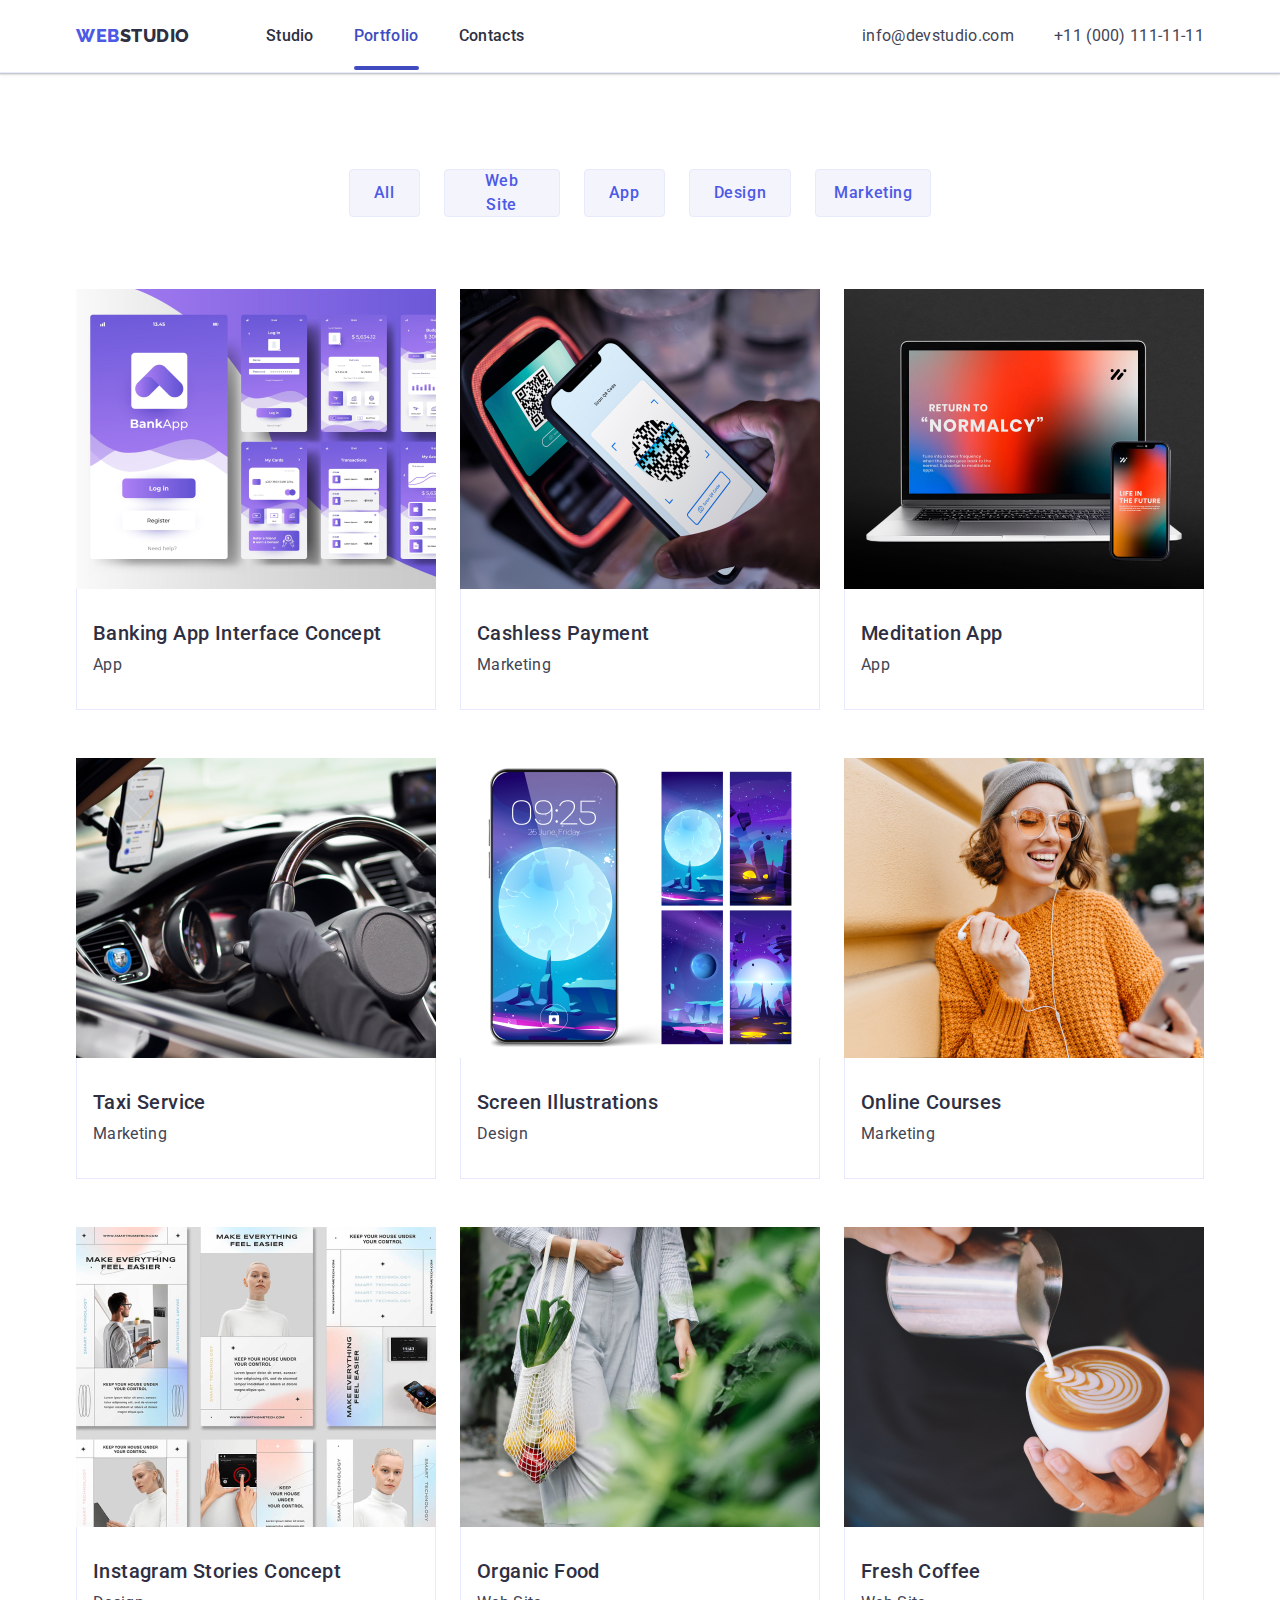
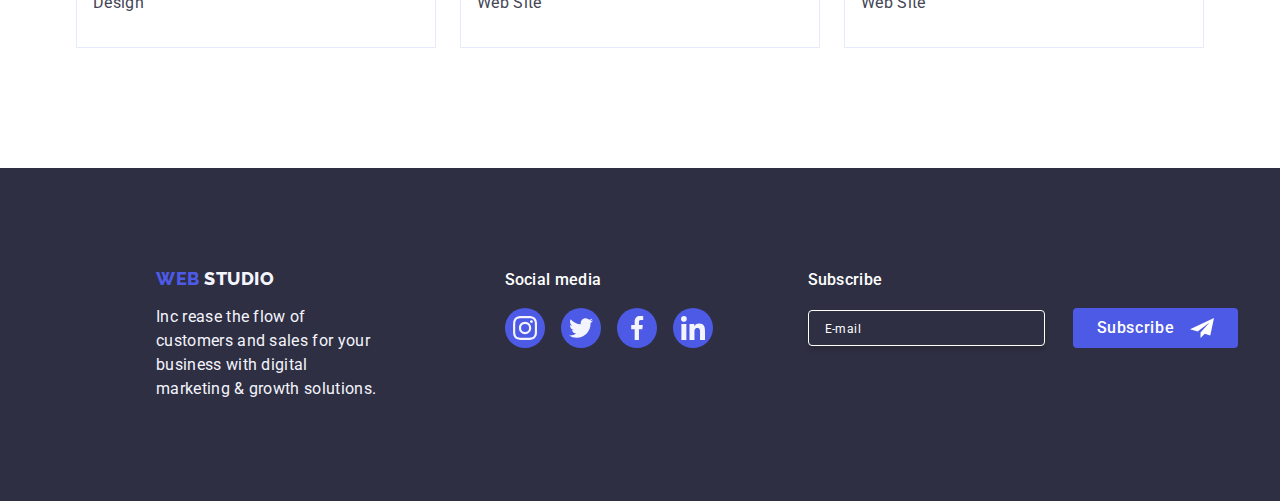
==== portfolio.html @ aea67502 "hw5" ====
<!DOCTYPE html>
<html lang="en">
<head>
    <meta charset="UTF-8">
    <meta http-equiv="X-UA-Compatible" content="IE=edge">
    <meta name="viewport" content="width=device-width, initial-scale=1.0">
    <title>Portfolio</title>
    <link rel="preconnect" href="https://fonts.googleapis.com">
<link rel="preconnect" href="https://fonts.gstatic.com" crossorigin>
<link href="https://fonts.googleapis.com/css2?family=Montserrat:ital,wght@0,600;1,400&family=Poppins:ital,wght@0,800;1,800&display=swap" rel="stylesheet">
<link rel="preconnect" href="https://fonts.googleapis.com">
<link rel="preconnect" href="https://fonts.gstatic.com" crossorigin>
<link href="https://fonts.googleapis.com/css2?family=Montserrat:ital,wght@0,600;1,400&family=Poppins:ital,wght@0,800;1,800&family=Roboto:wght@400;500;700&display=swap" rel="stylesheet">
<link rel="preconnect" href="https://fonts.gstatic.com" crossorigin>
<link href="https://fonts.googleapis.com/css2?family=Raleway:wght@800&display=swap" rel="stylesheet">
<!--normolize-->
<link rel="stylesheet" href="https://cdn.jsdelivr.net/npm/modern-normalize@2.0.0/modern-normalize.min.css">
    <link rel="stylesheet" href="css/styles.css">
</head>
<body class="page">
    <header class="header">
        <div class="header-container container ">
            <nav class="nav">
                <a class="logo logo-link link"
                    href="./index.html">Web <span class="logo-link span">Studio</span> </a>
                    <ul class="nav-list list ">
                        <li class="nav-item"> <a class="nav-link  link"
                            href="./index.html">Studio</a></li>
                        <li class="nav-item"> <a class="nav-link active link"
                            href="./portfolio.html">Portfolio</a></li>
                        <li class="nav-item"> <a class="nav-link  link"
                            href="">Contacts</a></li>
                    </ul>
            </nav>
                <address class="address">
                    <ul  class="address-list list nav-list">
                        <li class="address-item"><a href="mailto:info@devstudio.com" class="phone link">info@devstudio.com</a></li>
                        <li class="address-item"><a href="tel:+110001111111" class="phone link">+11 (000) 111-11-11</a></li>
                    </ul>
                </address>
            </div>
    </header>
    <main class="main">
        <section class="section-filters">
            <div class="container">
                <h1 class="visually-hidden">images</h1>
                <ul class="filters-list list list-filters">
                    <li class="filters-item"><button type="button" class="filters-btn">All</button></li>
                    <li class="filters-item"><button type="button" class="filters-btn">Web Site</button></li>
                    <li class="filters-item"><button type="button" class="filters-btn">App</button></li>
                    <li class="filters-item"><button type="button" class="filters-btn">Design</button></li>
                    <li class="filters-item"><button type="button" class="filters-btn">Marketing</button></li>
                </ul>
                    <ul class="project-list list">
                         <li class="project-item">
                            <a href="#" class="style link"> 
                             <div class="wrapper-link">
                                    <img src="./images/img4.jpg"  alt="Banking app" width="360">
                                    <p class="overlay-text">14 Stylish and User-Friendly App Design Concepts · Task Manager App · Calorie Tracker App · Exotic Fruit Ecommerce App · Cloud Storage App</p>
                                </div>
                                
                                    <div class=" container-img">
                                            <h2 class="team-title">Banking App Interface Concept</h2> 
                                            <p class="section-content-text">App</p>
                                    </div>    
                    </a>   
                        </li>
                         <li class="project-item">
                             <a href="#" class=" style link">
                                <div class="wrapper-link">
                                    <img src="./images/img5.jpg" alt="teacher"  class="projecr-img" width="360">
                                    <p class="overlay-text">14 Stylish and User-Friendly App Design Concepts · Task Manager App · Calorie Tracker App · Exotic Fruit Ecommerce App · Cloud Storage App</p>
                                </div>
                                    <div class=" container-img">
                                        <h2 class="team-title">Cashless Payment</h2>
                                        <p class="section-content-text">Marketing</p>
                                    </div>
                                </a>                                       
                                    </li>
                        <li class="project-item">
                            <a href="#" class="style link">
                                <div class="wrapper-link">
                                    <img src="./images/img10.jpg" alt="teacher" class="projecr-img" width="360">
                                    <p class="overlay-text">14 Stylish and User-Friendly App Design Concepts · Task Manager App · Calorie Tracker App · Exotic Fruit Ecommerce App · Cloud Storage App</p>
                                </div>
                                    <div class="container-img">
                                     <h2 class="team-title">Meditation App</h2> 
                                     <p class="section-content-text">App</p>
                                    </div>
                                </a>                       
                        </li>
                     <li class="project-item">
                             <a href="#" class=" style link">
                                <div class="wrapper-link">
                                    <img src="./images/img6.jpg" alt="teacher" class="projecr-img" width="360">
                                    <p class="overlay-text">14 Stylish and User-Friendly App Design Concepts · Task Manager App · Calorie Tracker App · Exotic Fruit Ecommerce App · Cloud Storage App</p>
                                </div>
                                    <div class=" container-img"> 
                                        <h2 class="team-title">Taxi Service</h2>
                                        <p class="section-content-text">Marketing </p>
                                    </div>
                                </a>                               
                                    </li>
                     <li class="project-item">
                        <a href="#" class=" style link">
                            <div class="wrapper-link">
                                <img src="./images/img7.jpg" alt="teacher" class="projecr-img" width="360">
                                <p class="overlay-text">14 Stylish and User-Friendly App Design Concepts · Task Manager App · Calorie Tracker App · Exotic Fruit Ecommerce App · Cloud Storage App</p>
                            </div>
                                <div class=" container-img">
                                <h2 class="team-title">Screen Illustrations</h2>
                                 <p class="section-content-text"> Design</p>
                                </div>
                            </a>
                          
                   </li>
                     <li class="project-item">
                                         <a href="#" class="style link">  
                                            <div class="wrapper-link">                     
                                                <img src="./images/img8.jpg" alt="teacher" class="projecr-img" width="360">
                                                <p class="overlay-text">14 Stylish and User-Friendly App Design Concepts · Task Manager App · Calorie Tracker App · Exotic Fruit Ecommerce App · Cloud Storage App</p>
                                             </div>
                                                <div class="container-img">
                            <h2 class="team-title">Online Courses</h2> 
                            <p class="section-content-text">Marketing</p>
                                        </div>
                                        </a>                       
                        </li>
                                       <li class="project-item">
                        <a href="#" class="style link">
                            <div class="wrapper-link">     
                           <img src="./images/img11.jpg" alt="teacher" class="projecr-img" width="360">
                           <p class="overlay-text">14 Stylish and User-Friendly App Design Concepts · Task Manager App · Calorie Tracker App · Exotic Fruit Ecommerce App · Cloud Storage App</p>
                        </div>  
                           <div class=" container-img"> 
                            <h2 class="team-title">Instagram Stories Concept</h2> 
                            <p class="section-content-text">Design</p>
                             </div>
                        </a>
                       
                        </li>
                                       <li class="project-item">
                        <a href="#" class="style link">
                            <div class="wrapper-link">  
                            <img src="./images/img9.jpg" alt="teacher" class="projecr-img" width="360">
                            <p class="overlay-text">14 Stylish and User-Friendly App Design Concepts · Task Manager App · Calorie Tracker App · Exotic Fruit Ecommerce App · Cloud Storage App</p>
                        </div>
                            <div class=" container-img">
                                 <h2 class="team-title">Organic Food</h2> 
                                 <p class="section-content-text">Web Site</p>
                                </div>
                            </a>
                             
                                </li>
                                       <li class="project-item">
                        <a href="#" class="style link">
                        <div class="wrapper-link">  
                            <img src="./images/img12.jpg" alt="teacher" class="projecr-img" width="360">
                            <p class="overlay-text">14 Stylish and User-Friendly App Design Concepts · Task Manager App · Calorie Tracker App · Exotic Fruit Ecommerce App · Cloud Storage App</p>
                        </div>
                            <div class=" container-img">
                            <h2 class="team-title">Fresh Coffee</h2> <p class="section-content-text">Web Site</p>
                        </div>
                    </a>
                         
                        </li>
                      </ul>
                   </div>
        </section>      
    </main>
    <footer class="footer">
        <div class="container-top">
         <div class=" container-footer ">
             <a class="logo-link link logo-footer"
             href="./index.html">Web <span class="logo-link-span">Studio</span> </a>
             <p class="footer-text">Inc
         rease the flow of customers and sales for your business with digital marketing & growth solutions.</p>
         </div>
         <div class="container-network">
            <p class="social-title">Social media</p>
             <ul class="list-network-footer">
                 <li class="item-network">
                     <a href="#" class="icon-network-footer">
                         <svg class="network" width ="24" height="24">
                             <use href="./images/icons.svg#instagram-2"></use>
                         </svg>
                         </a>
                 </li>
                     <li class="item-network">
                         <a href="#" class="icon-network-footer">
                             <svg class="network" width ="24" height="24">
                                 <use href="./images/icons1.svg#twitter"></use>
                             </svg>
                             </a>
                     </li>
                         <li class="item-network">
                             <a href="#" class="icon-network-footer">
                                 <svg class="network" width ="24" height="24">
                                     <use href="./images/icons1.svg#facebook-1"></use>
                                 </svg>
                                 </a>
                         </li>
                             <li class="item-network">
                                 <a href="#" class="icon-network-footer">
                                     <svg class="network" width ="24" height="24">
                                         <use href="./images/icons1.svg#linkedin"></use>
                                     </svg>
                                     </a>
                             </li>
             </ul>
             </div>
             <div class="container subscribe-container">  
                <p class="subscribe-text">Subscribe</p>
                <form class="subscribe-form">
                   <label class="label-hidden">
                        <input type="email" class="subscribe-input" placeholder="E-mail"/></label> 
                    <button class="subscribe-btn ">
                        Subscribe
                        <svg class="subscribe-icon" width="24" height="24">
                            <use href="./images/icons.svg#Frame"></use>
                        </svg>
                    </button>
                </form>
            </div>    
         </div>
     </footer>

    
</body>
</html>
---- css/styles.css ----
body{
    font-family: var(--primary-font);
    color: #434455 ;
    background-color: #ffffff ;
}
img{
    display: block;
}
.container {
    width: 1158px;
    margin: 0 auto;
    padding-left: 15px;
    padding-right: 15px;

}
.header-container{
    display: flex;
    align-items: center;
    justify-content: space-between;
}
:root{
--primary-font:'Roboto',sans-serif;
--primary-black-color:#404bbf ;
--primary-white-color:#ffffff;
--font-color: #434455;
--title-color:#2E2F42;
--background:#4d5ae5 ;
--fill-background:#f4f4fd;
--color-link:#8e8f99;
}
.logo-link{
   
    font-family: 'Raleway',sans-serif;
    font-style: normal;
    font-weight: 800;
    font-size: 18px;
    line-height: 1.17;
letter-spacing: 0.03em;
text-transform: uppercase;
color: #4D5AE5 ;
transition:  color 250ms cubic-bezier(0.4, 0, 0.2, 1);
}

.logo-footer {
    display: inline-block;
    margin-bottom: 16px;
}

.logo{
    margin-right: 76px;
    display: flex;
    align-items: center;
}
.header{
    display: flex;
    border-bottom: 1px solid #E7E9FC;
    box-shadow: 0px 1px 6px 0px rgba(46, 47, 66, 0.08), 0px 1px 1px 0px rgba(46, 47, 66, 0.16), 0px 2px 1px 0px rgba(46, 47, 66, 0.08);


}
.nav{
    display: flex;
    align-items: center;
}
.nav-item{
    transition:  color 250ms cubic-bezier(0.4, 0, 0.2, 1) ;

}
/*reset*/
h1,h2,h3,h4,h5,h6,p{
    margin: 0;
}
ul,ol{
    margin: 0;
    padding: 0;
}

*,
*::before,
*::after{
    box-sizing: border-box;
}
.span{
    color: #2e2f42;
}
.nav-link.active::after{
    content: '';
    position: absolute;
    bottom: 0px;
    left: 0;
    bottom: -1px;
    width: 100%;
    height: 4px;
    background-color: var(--primary-black-color);
    border-radius: 2px;}
    .nav-link.active{
        color: #404bbf;
    }
.nav-link {
    position: relative;
font-weight: 500;
font-size: 16px;
line-height: 1.5;
letter-spacing: 0.02em;
color: #2E2F42;
padding: 24px 0 ;
transition:  color 250ms cubic-bezier(0.4, 0, 0.2, 1) ;
}
.nav-link:hover{
    color:  #404bbf;
}
.nav-link:focus{
    color:  #404bbf;
}
.list{
    list-style: none;
    display: flex;
    gap: 24px;
}
.phone:hover{
    color:  #404bbf;
}
.phone:focus{
    color:  #404bbf;
}
.link{
    text-decoration:none;
}
.style{
    text-decoration:none;
    transition:  color 250ms cubic-bezier(0.4, 0, 0.2, 1);
    display: block;
    transition: box-shadow 250ms cubic-bezier(0.4, 0, 0.2, 1);
}
.style:hover{
    box-shadow:  0px 1px 6px rgba(46, 47, 66, 0.08), 0px 1px 1px rgba(46, 47, 66, 0.16), 0px 2px 1px rgba(46, 47, 66, 0.08); 
}

.style:focus {
    box-shadow:  0px 1px 6px rgba(46, 47, 66, 0.08), 0px 1px 1px rgba(46, 47, 66, 0.16), 0px 2px 1px rgba(46, 47, 66, 0.08); 
}
.nav-link .address-item:hover
.nav-link .address-item:focus
{
   color:  #404bbf;

}
.nav-list{
    display: flex;
    gap: 40px;
    padding: 24px 0;

}
address{
font-style: normal;
}
.address-list{
    display: flex;
    gap: 40px;

}
.icon{
    display: block;
    margin-left: auto;
    margin-right: auto;
}
.icon-network{
    background-color:var(--background);
    width: 100%;
    height: 100%;
    border-radius: 50%;
    display: flex;
    justify-content: center;
    align-items: center;
    transition:  background-color 250ms cubic-bezier(0.4, 0, 0.2, 1);
    list-style-type: none;
  
}
.icon-network-footer{
    background-color:var(--background);
    width: 100%;
    height: 100%;
    border-radius: 50%;
    display: flex;
    justify-content: center;
    align-items: center;
    transition:  background-color 250ms cubic-bezier(0.4, 0, 0.2, 1);
    list-style-type: none;
}
.icon-network:focus,
.icon-network:hover{
    background-color: #404bbf;
}
.icon-network-footer:focus,
.icon-network-footer:hover{
    background-color: #31d0aa;
}
.container-network{
  
}
.list-network{
    display: flex;
    gap: 24px;
    justify-content: center;
 
}
.list-network-footer{
    display: flex;
    gap: 16px;
    justify-content: center;}
.item-network{
    height: 40px;
    width: 40px;
    list-style-type: none;
}
.container-rools{
    
}
   
.rools-icon{
    width: 264px;
    height: 112px;
    background-color: #F4F4FD;
    margin-bottom: 8px;
    display: flex;
    justify-content: center;
    align-items: center;
    border-radius: 4px;
}
.phone{
    font-family: 'Roboto', sans-serif;
    font-weight: 400;
    font-size: 16px;
    line-height: 1.5;
    letter-spacing: 0.02em;
    color: var(--font-color);
    transition:  color 250ms cubic-bezier(0.4, 0, 0.2, 1);
    }
.section{
    background-color: #2E2F42;
    padding-top: 188px;
    padding-bottom: 188px;
    height: 600px;
    background-image: linear-gradient(rgba(46, 47, 66, 0.7), rgba(46, 47, 66, 0.7)),
     url(../images/people-office1.jpg);
    background-repeat: no-repeat;
    background-position: center;
    background-size: cover;
    max-width: 1440px;
}

.title{
    font-family: 'Roboto'sans-serif;
font-size: 56px;
line-height: 1.07;
text-align: center;
letter-spacing: 0.02em;
color: #FFFFFF;
max-width: 496px;
}
.btn{
    background-color: #4D5AE5;
    font-family: 'Roboto',sans-serif;
font-style: normal;
font-weight: 500;
font-size: 16px;
line-height: 1.5;
letter-spacing: 0.04em;
color: #FFFFFF;
cursor: pointer;
min-width: 169px;
height: 56px;
border: none;
border-radius: 4px;
margin-top: 48px;
transition:  background-color 250ms cubic-bezier(0.4, 0, 0.2, 1);
}
.container-btn{
    align-items: center;
    flex-direction: column;
    display: flex;
}
.btn:focus{
   background-color:  #404BBF;
   border: 1px solid transparent;
}
.btn:hover {
    background-color: #404BBF;   
    border: 1px solid transparent;
}
.section-content{
    font-family: 'Roboto',sans-serif;
font-style: normal;
font-size: 20px;
line-height: 1.2;
letter-spacing: 0.02em;
color: #2E2F42;
}
.section-rools{
    padding: 120px 0; 
}
.visually-hidden {
    position: absolute;
    width: 1px;
    height: 1px;
    margin: -1px;
    border: 0;
    padding: 0;
    
    white-space: nowrap;
    clip-path: inset(100%);
    clip: rect(0 0 0 0);
    overflow: hidden;
  }
.item-item{
   width: 264px;

}
.text{
    margin-bottom: 8px;
    font-weight: 500;
}
.section-content-text{
    font-size: 16px;
line-height: 1.5;
letter-spacing: 0.02em;
color: #434455;
background-color: #FFFFFF;
font-weight: 400;
}
.section-img-title{
    font-size: 36px;
    line-height: 1.11;
    text-align: center;
    letter-spacing: 0.02em;
    color: #2E2F42;
    text-transform: capitalize;
    margin-bottom: 72px;
}
.section-img-img{
    max-width: 360px;
max-height: 300px;
}
.section-img{
   padding-bottom: 120px;
}
.section-team-item{
    background-color: #FFFFFF;
    width: calc((100% - 72px) / 4);
    border-radius: 0px 0px 4px 4px;
    box-shadow: 0px 1px 6px rgba(46, 47, 66, 0.08), 0px 1px 1px rgba(46, 47, 66, 0.16), 0px 2px 1px rgba(46, 47, 66, 0.08);
}
.work{
    flex-direction: column;
}
.job{
    display: flex;
flex-direction: column;
justify-content: center;
align-items: center;
gap: 8px;
padding: 32px 0;
}
    .team-title{
        font-weight: 500;
        font-size: 20px;
line-height: 1.2;
letter-spacing: 0.02em;
text-transform: capitalize;
color: #2E2F42;
margin-bottom: 8px
    }
.teacher-title{
    font-size: 36px;
    line-height: 1.11;
    text-align: center;
    letter-spacing: 0.02em;
    text-transform: capitalize;
    color:var(--title-color);
    margin-bottom: 72px;
   
}
    .section-team-top
    {
        background-color: #F4F4FD;
       padding: 120px 0;

    }
    .container-title{
        flex-direction: column;
    }
    .name{
        font-weight: 500;
font-size: 20px;
line-height: 1.2;
letter-spacing: 0.02em;
color: #2E2F42;
text-align: center;
margin-bottom: 8px;
    }
    .job-title{
        line-height: 1.5;
letter-spacing: 0.02em;
color: #434455;
text-align: center;
    }
    .footer{
        background-color: #2E2F42;
        padding-top: 100px;
        padding-bottom: 100px;
        display: flex;
        padding-left: 156px;
    }
.logo-link-span{
    color: #F4F4FD;
}

.footer-text{
    line-height: 1.5;
letter-spacing: 0.02em;
color: #F4F4FD;
max-width: 264px
}
.container-footer
{
    margin: 0 auto;
    margin-right: 120px
}
.filters-btn{
    font-family: 'Roboto', sans-serif;
font-weight: 500;
font-size: 16px;
line-height: 1.5;
text-align: center;
letter-spacing: 0.04em;
color:#4d5ae5 ;
background-color: #F4F4FD;
cursor: pointer ;
padding: 12px 24px;
border: 1px solid #e7e9fc;
border-radius: 4px;
max-width: 116px;
max-height: 48px;
appearance: none;
  display: inline-flex; 
  align-items: center;
  justify-content: center;
  transition:  color 250ms cubic-bezier(0.4, 0, 0.2, 1), background-color 250ms cubic-bezier(0.4, 0, 0.2, 1), border-color 250ms cubic-bezier(0.4, 0, 0.2, 1), box-shadow 250ms cubic-bezier(0.4, 0, 0.2, 1);
}
.filters-btn:hover{
    color: #FFFFFF;
    background-color: #404BBF;
    box-shadow: 0px 3px 1px rgba(0, 0, 0, 0.1), 0px 2px 1px rgba(0, 0, 0, 0.08), 0px 2px 2px rgba(0, 0, 0, 0.12);
}
.filters-btn:focus{
    color: #FFFFFF;
    background-color: #404BBF;
    box-shadow: 0px 3px 1px rgba(0, 0, 0, 0.1), 0px 2px 1px rgba(0, 0, 0, 0.08), 0px 2px 2px rgba(0, 0, 0, 0.12);
}

/*partfolio*/
.section-filters{
    padding-top: 96px;
    padding-bottom: 120px;
}
.list-filters{
    justify-content: center;
    gap: 24px;
    margin-bottom: 72px;
  
}
.project-list{
    flex-wrap: wrap;
    column-gap: 24px; 
    row-gap: 48px;
}
.project-item{
    width: calc((100% - 48px) / 3);
    
}

.container-img{
    padding: 32px 16px;
    border: 1px solid #e7e9fc;
    border-top: none
}
.clients-list {
    display: flex;
    justify-content: center;
    gap: 24px;
    list-style: none;
  }
  .clients{
    width: calc((100% - 120px) / 6);
    height: 88px;
    transition:  border-color 2500ms cubic-bezier(0.4, 0, 0.2, 1), color 2500ms cubic-bezier(0.4, 0, 0.2, 1);
  }
.clients-link {
    display: flex;
    justify-content: center;
    align-items: center;
    width: 100%;
    height: 100%;
    border: 1px solid #8E8F99;
    border-radius: 4px;
    transition: border-color 250ms cubic-bezier(0.4, 0, 0.2, 1), color 250ms cubic-bezier(0.4, 0, 0.2, 1); 
    color:var(--color-link);
  }
  .clients-link:focus{
    color: #404bbf;
    border-color: #404BBF;
    fill: #404BBF;
  }
  .clients-link:hover {
   color: #404bbf;
    border-color: #404BBF;
    fill: #404BBF;
  }
  .clients-link:hover .clients-icon {
    fill: #404BBF;
}
.clients-icon{ 
    fill: currentColor;
}
.container-top{
    display: flex;
    align-items: baseline;
}
.social-title{
    font-size: 16px;
font-family: Roboto;
font-weight: 500;
line-height: 24px;
letter-spacing: 0.32px;
color: #ffffff;
margin-bottom: 16px;
}
.social-network{
    display: flex;
    flex-direction: column;
    width: 208px;
    height: 80px;
    margin-right: 692px;
}
.network{
    fill:var(--fill-background) ;
}
.container-network-social{
    display: flex;
    gap: 16px;
    flex-shrink: 0;
}
.customers{
    padding-top: 120px;
    padding-bottom: 120px;
}
.backdrop.is-hidden .modal {
    opacity: 0;
    transform: translateX(-50%) translateY(-70%);
  }
  .modal-btn {
    position: absolute;
    top: 24px;
    right: 24px;
    border: 1px solid rgba(0, 0, 0, 0.1);
    display: flex;
    align-items: center;
    justify-content: center;
    background-color: #e7e9fc;
    width: 24px;
    height: 24px;
    padding: 0;
    border-radius: 50%;
    cursor: pointer;
    transition: background-color 250ms cubic-bezier(0.4, 0, 0.2, 1), border 250ms cubic-bezier(0.4, 0, 0.2, 1);
  }
  .modal-btn:focus
 {
    border: none;
    background-color: #404bbf;
  }
  .modal-btn:hover
  {
     border: none;
     background-color: #404bbf;
    }
   
    .subscribe-container {
        display: flex;
        flex-direction: column;
        gap: 16px;
        margin-left: 80px;
    }
    .subscribe-text {
        color:  #FFF;
        font-size: 16px;
        font-weight: 500;
        line-height: 24px;
        letter-spacing: 0.32px;
    }
    .subscribe-form {
    }
    .subscribe-input {
        border-radius: 4px;
        border: 1px solid  #FFF;
        box-shadow: 0px 4px 4px 0px rgba(0, 0, 0, 0.15);
        background-color: transparent;
        padding: 8px 16px;
    }
    .subscribe-input::placeholder{
        color:  #FFF;
        font-size: 12px;
        font-weight: 400;
        line-height: 24px;
        letter-spacing: 0.48px;
    }
    .subscribe-btn {
        display: inline-flex;
        padding: 8px 24px;
        gap: 16px;
        justify-content: center;
        align-items: center;
        border-radius: 4px;
        background:  #4D5AE5;
        color:  #FFF;
        font-size: 16px;
        font-weight: 500;
        line-height: 24px;
        letter-spacing: 0.64px;
        border:none;
        margin-left: 24px;
    
    }
    .subscribe-btn:focus,
    .subscribe-btn:hover{
      background-color:#404bbf;
      cursor: pointer;
    }
     
    .modal-btn:hover{
    fill: #ffffff;
  }
  .modal-btn:focus{
    fill: #ffffff;
  }
  .modal-icon {
    stroke: #111111;
    transition: fill 250ms cubic-bezier(0.4, 0, 0.2, 1);
  }
  .backdrop {
    position: fixed;
    top: 0;
    left: 0;
    z-index: 100;
  
    width: 100%;
    height: 100%;
  
    background-color: rgba(46, 47, 66, 0.40);
  
    transition:  opacity 250ms cubic-bezier(0.4, 0, 0.2, 1), visibility 250ms cubic-bezier(0.4, 0, 0.2, 1);
  
    /* Default properties */
    opacity: 1;
    visibility: visible;
    pointer-events: initial;
  }
  .backdrop.is-hidden {
    opacity: 0;
    visibility: hidden;
    pointer-events: none;
  }
  /* Visible state */
  .modal {
    padding:72px 24px 24px 24px;
    position: absolute;
    top: 50%;
    left: 50%;
    transform: translate(-50%, -50%) scale(1);
    width: 408px;
    min-height: 584px;
    min-width: 408px;
    background-color: #FCFCFC;
    border-radius: 4px;
    box-shadow: 0px 1px 1px rgba(0, 0, 0, 0.14), 0px 1px 3px rgba(0, 0, 0, 0.12), 0px 2px 1px rgba(0, 0, 0, 0.2);
    transition: transform 250ms cubic-bezier(0.4, 0, 0.2, 1);
}
.overlay-text{
    display: flex;
    width: 100%;
    height: 100%;
    flex-direction: column;
    flex-shrink: 0;
    color:var(--fill-background) ;
    font-size: 16px;
    line-height: 1.5;
    letter-spacing: 0.32px;
    background-color: #4d5ae5; ;
    align-items: center;
    text-align: center;
    padding: 40px 32px;
    position: absolute;
    top: 0;
    left: 0;
    transform: translateY(100%);
    transition: transform 250ms cubic-bezier(0.4, 0, 0.2, 1);
}
.overlay{
 
}
.style:hover .overlay-text{
    transform: translateY(0);
}
.style:focus .overlay-text{
    transform: translateY(0);
}
.wrapper-link{
    overflow: hidden;
    position: relative;
}


.modal-caption {
    display: block;
    margin-bottom: 16px;
    width: 360px;
    color: #2E2F42;
text-align: center;
font-size: 16px;
font-weight: 500;
line-height: 24px;
letter-spacing: 0.32px;
}
.modal-form {
}
.modal-form-field {
    display: block;
    margin-bottom: 8px;
    position: relative;
}
.modal-form-label {
    position: relative;
    display: block;
    margin-bottom: 4px;
    color: #8E8F99;
font-size: 12px;
font-weight: 400;
line-height: 14px;
letter-spacing: 0.48px;
}
.modal-form-input {
    border-radius: 4px;
    width: 100%;
    height: 40px;
    font-size: 18px;
    border: 1px solid  rgba(46, 47, 66, 0.40);
    padding: 8px 38px;
    outline: transparent;
    transition: border-color 250ms cubic-bezier(0.4, 0, 0.2, 1);
}
.modal-form-input:focus {
    border-color: var(--background);
}
.modal-from-icon{
    fill: #2E2F42;
    position: absolute;
    left: 16px;
    bottom: 8px;
    transition: fill 250ms cubic-bezier(0.4, 0, 0.2, 1);
}

.modal-form-input:focus +.modal-from-icon{
    fill: var(--background);
}
.modal-form-comment{
    width: 100%;
    height: 120px ;
    padding: 8px 16px;
    resize: none;
    border-radius: 4px;
border: 1px solid  #2E2F4240;
outline: transparent;
transition: border-color 250ms cubic-bezier(0.4, 0, 0.2, 1);
font-size: 12px;
line-height: 14px;
letter-spacing: 0.48px;
color:  #2E2F4240;
margin-bottom: 16px;
}

.modal-form-comment:focus {
    border-color: #4d5ae5;
}
.modal-form-comment::placeholder{
    color:  #2E2F4240;
font-size: 12px;
line-height: 14px;
letter-spacing: 0.48px;
}

.modal-form-agreement-desc{
    color: #8E8F99;
font-size: 12px;
font-weight: 400;
line-height: 14px;
letter-spacing: 0.48px;
user-select: none;
}

.modal-form-link{
    color: #4D5AE5;
}
.modal-form-agreement{
    display: flex;
    align-items: center;
    gap: 8px;
    margin-bottom: 24px;
}
.modal-form-checkbox:checked+.modal-form-custom-checkbox{
    border-color:#404BBF;
    background-color: #404BBF;
  
} 
.modal-form-custom-checkbox{
    display: flex;
    align-items: center;
    justify-content: center;
    width: 16px;
    height: 16px;
    border:1px solid  rgba(46, 47, 66, 0.40);
    border-radius: 2px;
    transition:border-color 250ms cubic-bezier(0.4, 0, 0.2, 1), background-color 250ms cubic-bezier(0.4, 0, 0.2, 1);
}
.modal-form-custom-checkbox-icon{
    opacity: 0;
    transform: scale(0.3);
}
.modal-form-checkbox:checked + .modal-form-custom-checkbox
 > .modal-form-custom-checkbox-icon {
    opacity: 1;
    transform: scale(1);
}
.btn-modal{
    margin-left: 96px;
}
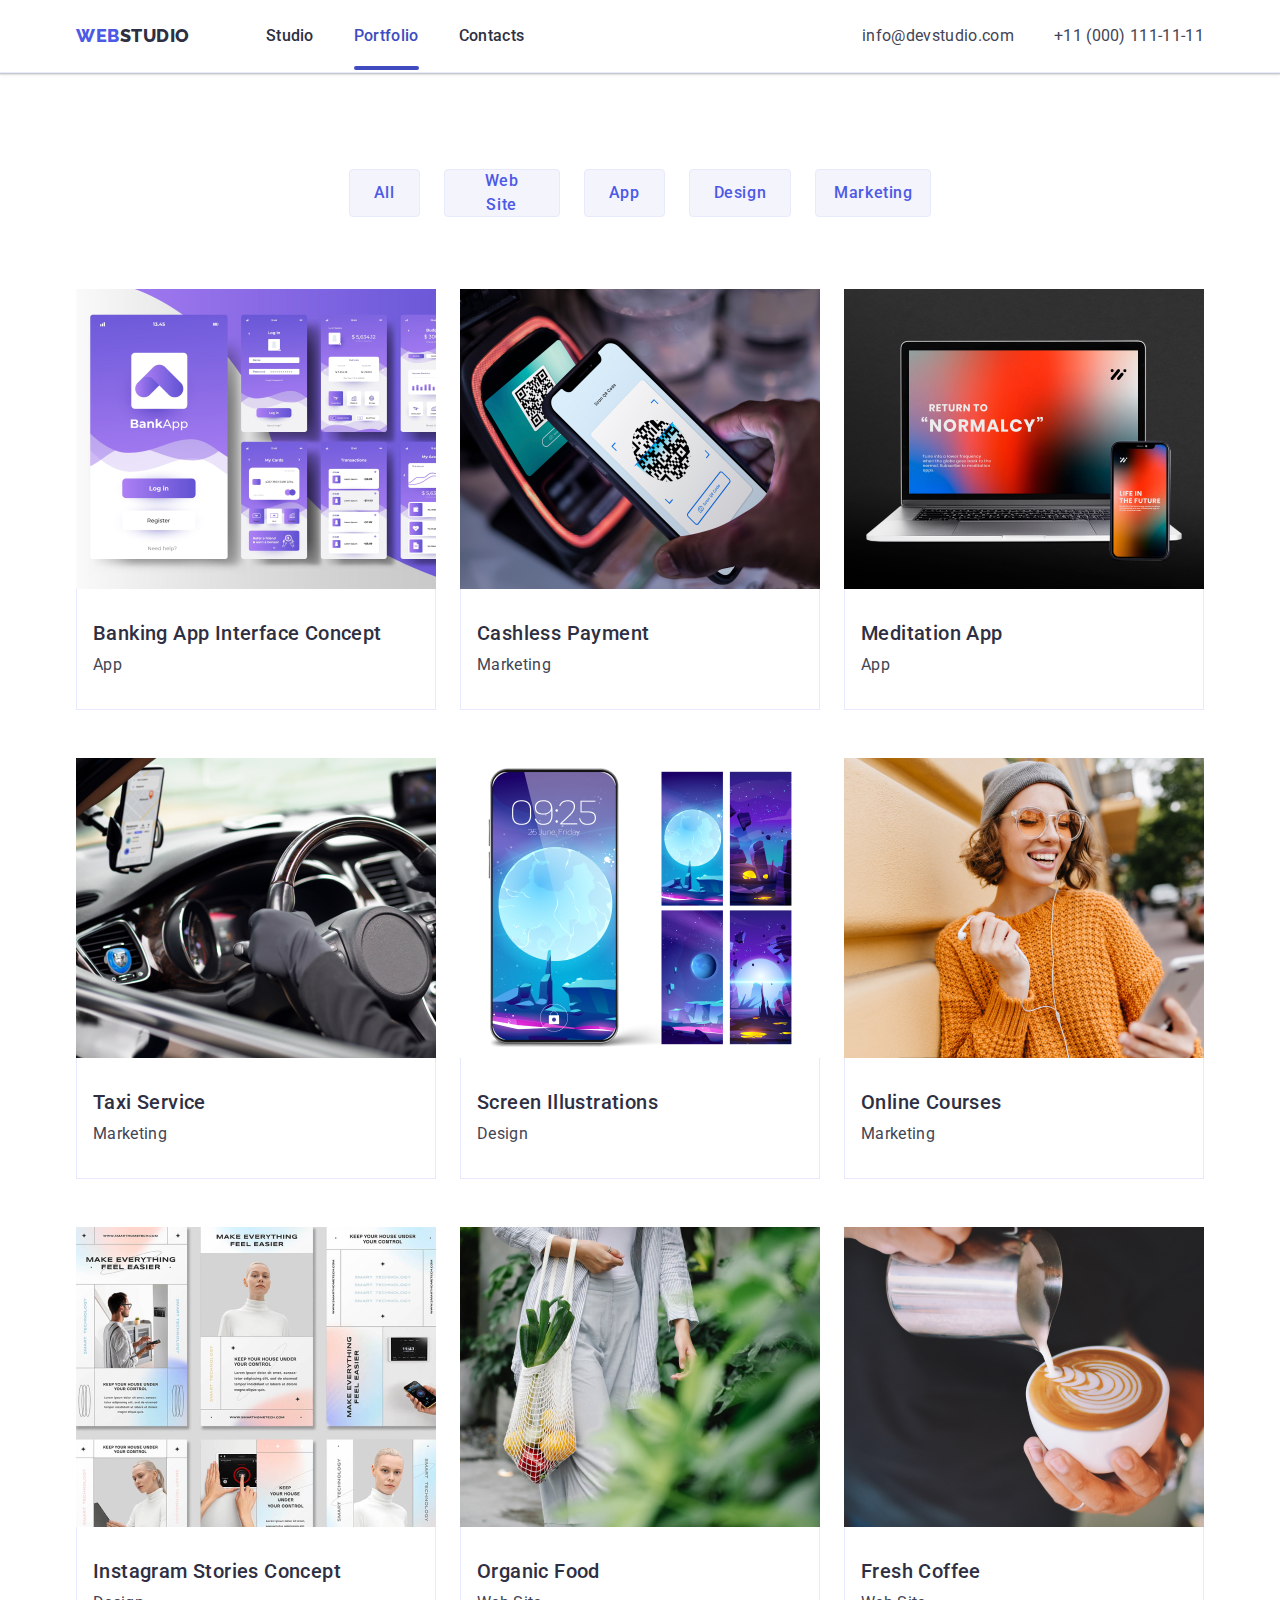
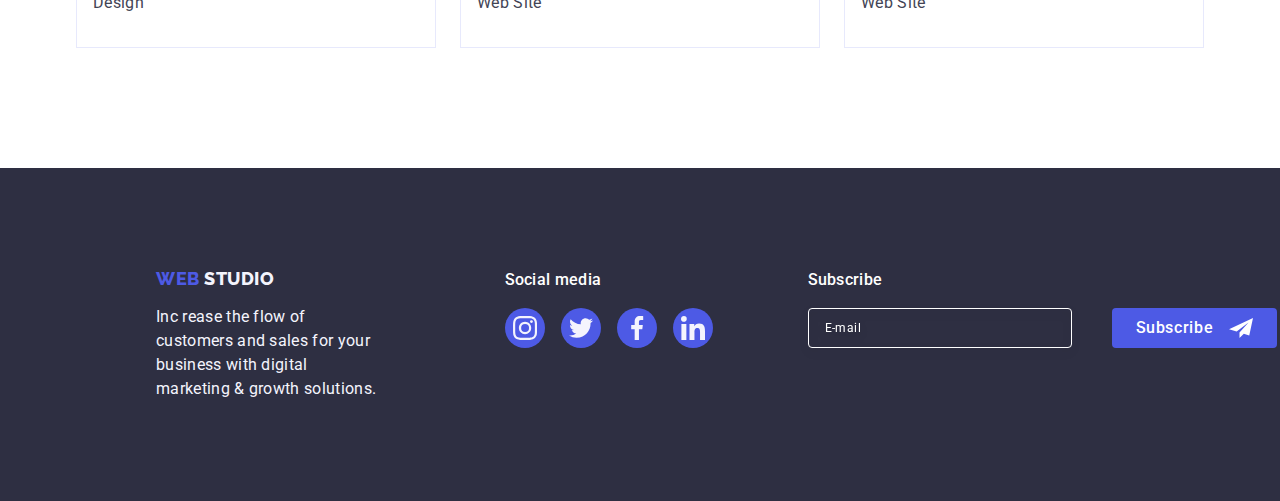
==== commit 17605f03: "hw5" ====
--- a/portfolio.html
+++ b/portfolio.html
@@ -213,8 +213,9 @@
                 <p class="subscribe-text">Subscribe</p>
                 <form class="subscribe-form">
                    <label class="label-hidden">
-                        <input type="email" class="subscribe-input" placeholder="E-mail"/></label> 
-                    <button class="subscribe-btn ">
+                        <input type="email" class="subscribe-input" placeholder="E-mail">
+                    </label> 
+                    <button class="subscribe-btn " type="submit">
                         Subscribe
                         <svg class="subscribe-icon" width="24" height="24">
                             <use href="./images/icons.svg#Frame"></use>
--- a/css/styles.css
+++ b/css/styles.css
@@ -27,6 +27,7 @@
 --background:#4d5ae5 ;
 --fill-background:#f4f4fd;
 --color-link:#8e8f99;
+
 }
 .logo-link{
    
@@ -588,10 +589,10 @@
     .subscribe-container {
         display: flex;
         flex-direction: column;
-        gap: 16px;
         margin-left: 80px;
     }
     .subscribe-text {
+        margin-bottom: 16px;
         color:  #FFF;
         font-size: 16px;
         font-weight: 500;
@@ -599,13 +600,28 @@
         letter-spacing: 0.32px;
     }
     .subscribe-form {
+        display: flex;
+        gap: 24px;
+    }
+    .subscribe-btn{
+        margin-left: 16px;
     }
     .subscribe-input {
+       width: 264px;
+       height: 40px;
         border-radius: 4px;
         border: 1px solid  #FFF;
-        box-shadow: 0px 4px 4px 0px rgba(0, 0, 0, 0.15);
         background-color: transparent;
         padding: 8px 16px;
+        font-size: 12px;
+        font-weight: 400;
+        line-height: 1.5;
+        letter-spacing: 0.48px;
+        filter: drop-shadow(0px 4px 4px rgba(0, 0, 0, 0.15));
+        color: #ffffff;
+    }
+    .subscribe-icon{
+        margin-left: 16px; 
     }
     .subscribe-input::placeholder{
         color:  #FFF;
@@ -615,9 +631,8 @@
         letter-spacing: 0.48px;
     }
     .subscribe-btn {
-        display: inline-flex;
+        display:flex;
         padding: 8px 24px;
-        gap: 16px;
         justify-content: center;
         align-items: center;
         border-radius: 4px;
@@ -628,7 +643,8 @@
         line-height: 24px;
         letter-spacing: 0.64px;
         border:none;
-        margin-left: 24px;
+        cursor: pointer;
+        min-width: 165px;
     
     }
     .subscribe-btn:focus,
@@ -728,25 +744,33 @@
 text-align: center;
 font-size: 16px;
 font-weight: 500;
-line-height: 24px;
-letter-spacing: 0.32px;
+line-height: 1.5;
+letter-spacing: 0.02em;
 }
 .modal-form {
 }
 .modal-form-field {
-    display: block;
+    color: #8E8F99;
+
+font-size: 12px;
+
+line-height: 1.17;
+letter-spacing: 0.04em;
     margin-bottom: 8px;
-    position: relative;
+  
 }
 .modal-form-label {
     position: relative;
     display: block;
     margin-bottom: 4px;
-    color: #8E8F99;
+    color: var(--color-link);
 font-size: 12px;
 font-weight: 400;
-line-height: 14px;
-letter-spacing: 0.48px;
+line-height: 1.17;
+letter-spacing: 0.04em;
+}
+.modal-form-comment-container{
+    margin-bottom: 16px;
 }
 .modal-form-input {
     border-radius: 4px;
@@ -754,9 +778,10 @@
     height: 40px;
     font-size: 18px;
     border: 1px solid  rgba(46, 47, 66, 0.40);
-    padding: 8px 38px;
+    padding-left: 38px;
     outline: transparent;
     transition: border-color 250ms cubic-bezier(0.4, 0, 0.2, 1);
+    background-color: transparent;
 }
 .modal-form-input:focus {
     border-color: var(--background);
@@ -765,10 +790,13 @@
     fill: #2E2F42;
     position: absolute;
     left: 16px;
-    bottom: 8px;
+    top:50%;
+    transform: translateY(-50%);
     transition: fill 250ms cubic-bezier(0.4, 0, 0.2, 1);
 }
-
+.modal-from-container{
+position: relative;
+}
 .modal-form-input:focus +.modal-from-icon{
     fill: var(--background);
 }
@@ -778,14 +806,15 @@
     padding: 8px 16px;
     resize: none;
     border-radius: 4px;
-border: 1px solid  #2E2F4240;
+border: 1px solid  rgba(46, 47, 66, 0.4);
 outline: transparent;
 transition: border-color 250ms cubic-bezier(0.4, 0, 0.2, 1);
 font-size: 12px;
-line-height: 14px;
-letter-spacing: 0.48px;
-color:  #2E2F4240;
+line-height: 1.17;
+letter-spacing: 0.04em;
+color:  rgba(46, 47, 66, 0.4);;
 margin-bottom: 16px;
+background-color: transparent;
 }
 
 .modal-form-comment:focus {
@@ -799,47 +828,56 @@
 }
 
 .modal-form-agreement-desc{
-    color: #8E8F99;
-font-size: 12px;
-font-weight: 400;
-line-height: 14px;
-letter-spacing: 0.48px;
-user-select: none;
+
 }
 
 .modal-form-link{
     color: #4D5AE5;
 }
+.modal-form-agreement-container{
+    margin-bottom: 24px;
+    
+}
 .modal-form-agreement{
-    display: flex;
-    align-items: center;
-    gap: 8px;
-    margin-bottom: 24px;
+    color: #8E8F99;
+    font-size: 12px;
+    font-weight: 400;
+    line-height: 1.17;
+    letter-spacing: 0.04em;
+    user-select: none;
 }
 .modal-form-checkbox:checked+.modal-form-custom-checkbox{
-    border-color:#404BBF;
     background-color: #404BBF;
+    border: none; 
+    fill: #F4F4FD;
   
 } 
 .modal-form-custom-checkbox{
-    display: flex;
+    display: inline-flex;
     align-items: center;
     justify-content: center;
     width: 16px;
     height: 16px;
     border:1px solid  rgba(46, 47, 66, 0.40);
     border-radius: 2px;
-    transition:border-color 250ms cubic-bezier(0.4, 0, 0.2, 1), background-color 250ms cubic-bezier(0.4, 0, 0.2, 1);
+    transition: background-color 250ms cubic-bezier(0.4, 0, 0.2, 1), border 250ms cubic-bezier(0.4, 0, 0.2, 1), fill 250ms cubic-bezier(0.4, 0, 0.2, 1);
+    fill:transparent;
 }
 .modal-form-custom-checkbox-icon{
     opacity: 0;
-    transform: scale(0.3);
-}
-.modal-form-checkbox:checked + .modal-form-custom-checkbox
- > .modal-form-custom-checkbox-icon {
+}
+.modal-form-checkbox:checked + .modal-form-agreement
+ > .modal-form-custom-checkbox {
     opacity: 1;
-    transform: scale(1);
+    background-color: #404bbf;
+    border: none;
+    fill: #F4F4FD;
+
+}
+.modal-form-custom-checkbox-icon{
+    fill:#ffffff;
 }
 .btn-modal{
+    display: block;
     margin-left: 96px;
 }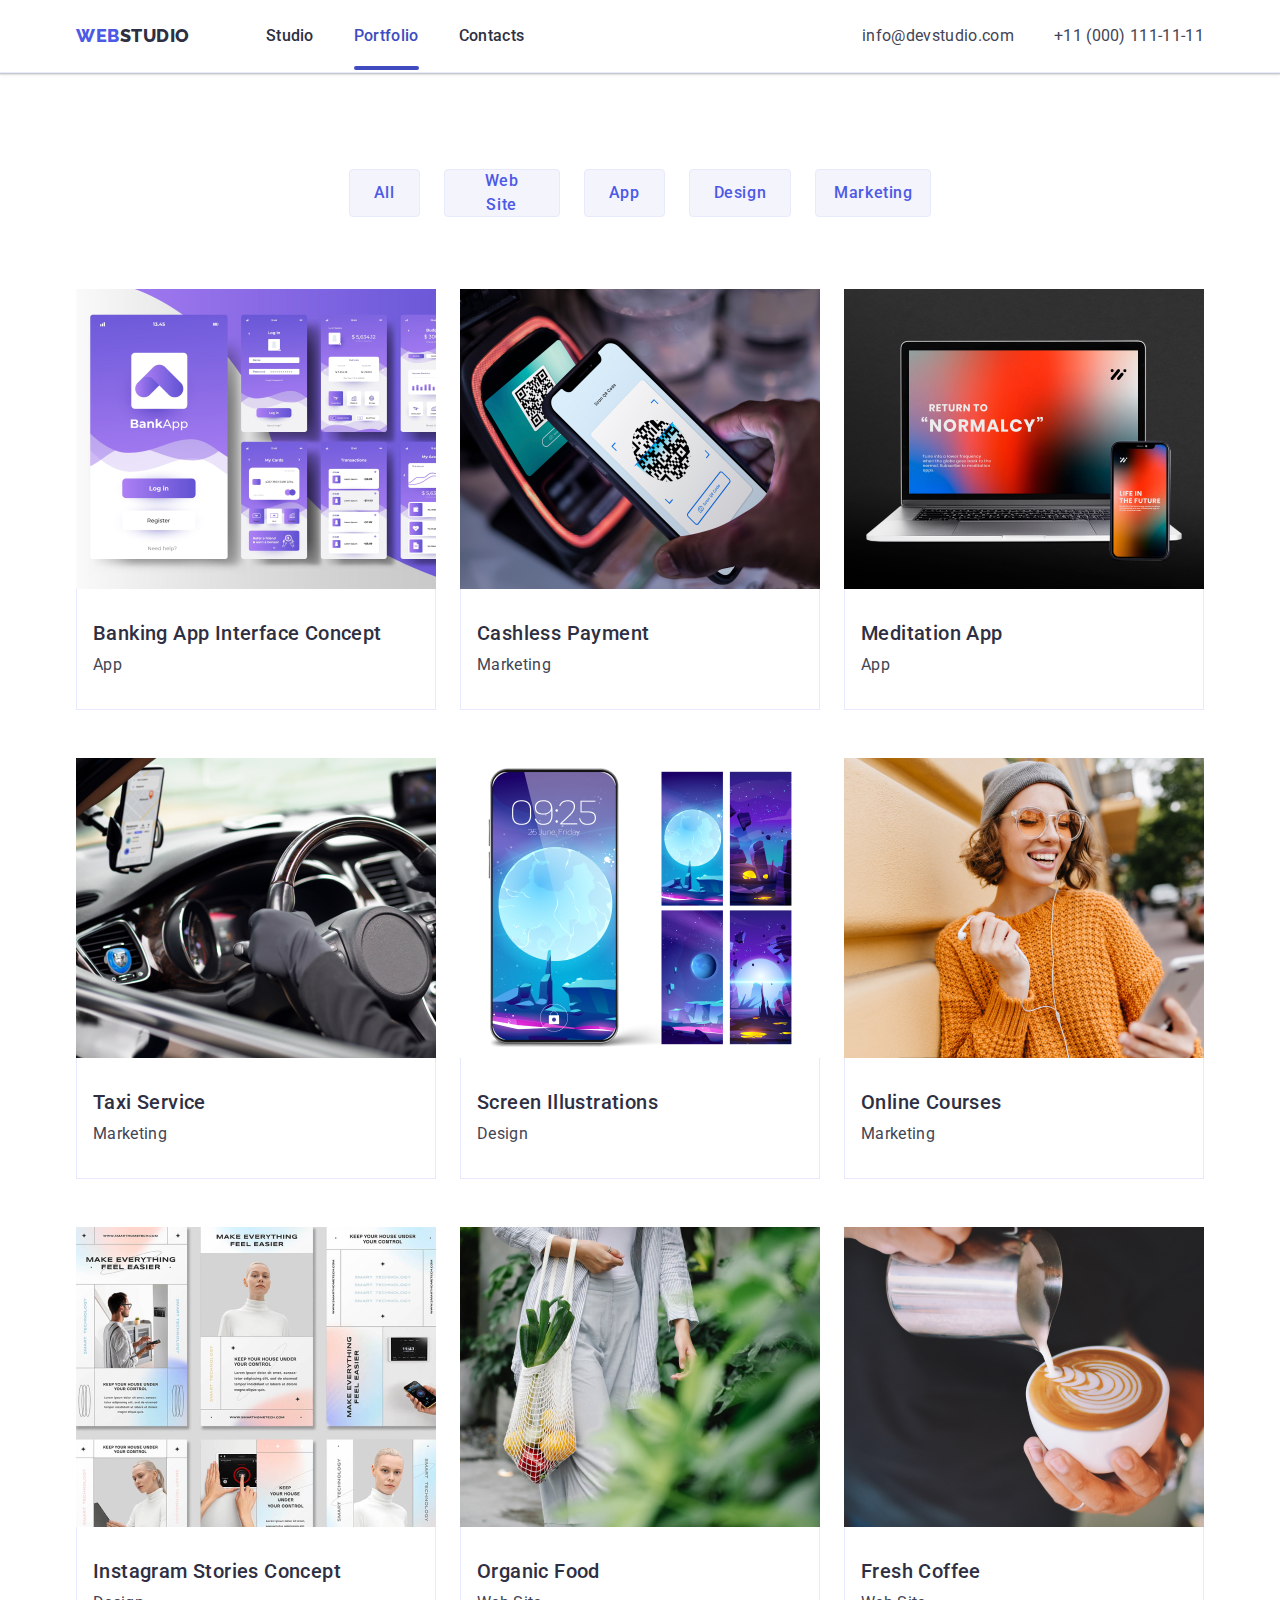
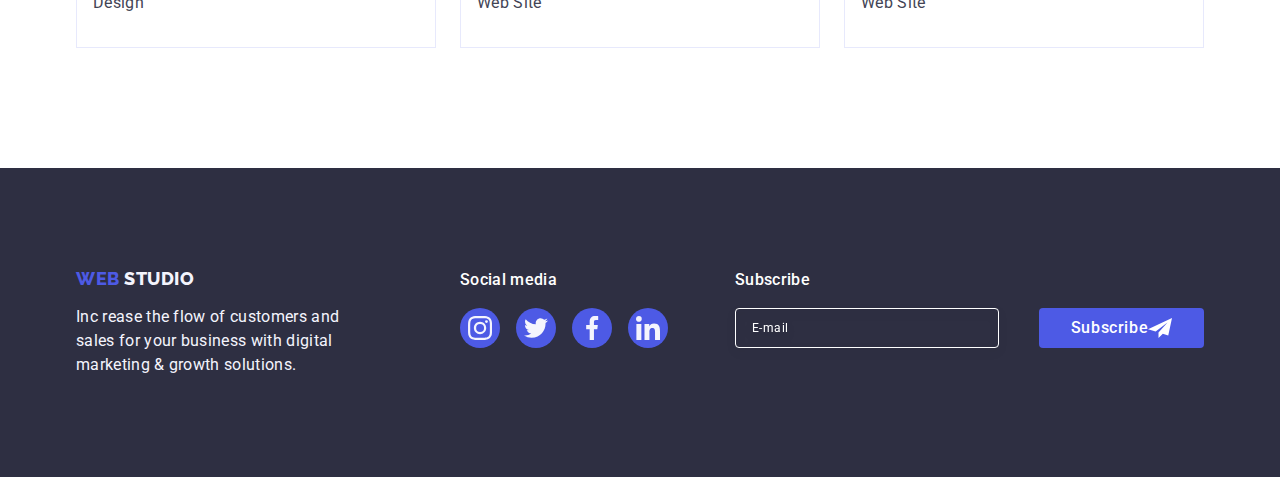
==== commit 8aa19c5f: "finish" ====
--- a/portfolio.html
+++ b/portfolio.html
@@ -169,7 +169,7 @@
         </section>      
     </main>
     <footer class="footer">
-        <div class="container-top">
+        <div class="container-top container">
          <div class=" container-footer ">
              <a class="logo-link link logo-footer"
              href="./index.html">Web <span class="logo-link-span">Studio</span> </a>
@@ -207,22 +207,22 @@
                                      </svg>
                                      </a>
                              </li>
-             </ul>
+             </ul> 
              </div>
-             <div class="container subscribe-container">  
-                <p class="subscribe-text">Subscribe</p>
-                <form class="subscribe-form">
-                   <label class="label-hidden">
-                        <input type="email" class="subscribe-input" placeholder="E-mail">
-                    </label> 
-                    <button class="subscribe-btn " type="submit">
-                        Subscribe
-                        <svg class="subscribe-icon" width="24" height="24">
-                            <use href="./images/icons.svg#Frame"></use>
-                        </svg>
-                    </button>
-                </form>
-            </div>    
+             <div class=" subscribe-container">  
+                 <p class="subscribe-text">Subscribe</p>
+                 <form class="subscribe-form">
+                    <label class="label-hidden" for="footer-email">
+                         <input type="email" class="subscribe-input" placeholder="E-mail" name="footer-email" id="footer-email">
+                     </label> 
+                     <button class="subscribe-btn" type="submit">
+                         Subscribe
+                         <svg class="subscribe-icon" width="24" height="24">
+                             <use href="./images/icons.svg#Frame"></use>
+                         </svg>
+                     </button>
+                 </form>
+             </div>    
          </div>
      </footer>
 
--- a/css/styles.css
+++ b/css/styles.css
@@ -273,8 +273,10 @@
 height: 56px;
 border: none;
 border-radius: 4px;
-margin-top: 48px;
 transition:  background-color 250ms cubic-bezier(0.4, 0, 0.2, 1);
+}
+.btn-section{
+    margin-top: 48px;
 }
 .container-btn{
     align-items: center;
@@ -410,7 +412,6 @@
         padding-top: 100px;
         padding-bottom: 100px;
         display: flex;
-        padding-left: 156px;
     }
 .logo-link-span{
     color: #F4F4FD;
@@ -424,7 +425,6 @@
 }
 .container-footer
 {
-    margin: 0 auto;
     margin-right: 120px
 }
 .filters-btn{
@@ -587,9 +587,7 @@
     }
    
     .subscribe-container {
-        display: flex;
-        flex-direction: column;
-        margin-left: 80px;
+        margin-left: auto;
     }
     .subscribe-text {
         margin-bottom: 16px;
@@ -620,9 +618,8 @@
         filter: drop-shadow(0px 4px 4px rgba(0, 0, 0, 0.15));
         color: #ffffff;
     }
-    .subscribe-icon{
-        margin-left: 16px; 
-    }
+
+    
     .subscribe-input::placeholder{
         color:  #FFF;
         font-size: 12px;
@@ -813,7 +810,6 @@
 line-height: 1.17;
 letter-spacing: 0.04em;
 color:  rgba(46, 47, 66, 0.4);;
-margin-bottom: 16px;
 background-color: transparent;
 }
 
@@ -864,7 +860,7 @@
     fill:transparent;
 }
 .modal-form-custom-checkbox-icon{
-    opacity: 0;
+  
 }
 .modal-form-checkbox:checked + .modal-form-agreement
  > .modal-form-custom-checkbox {
